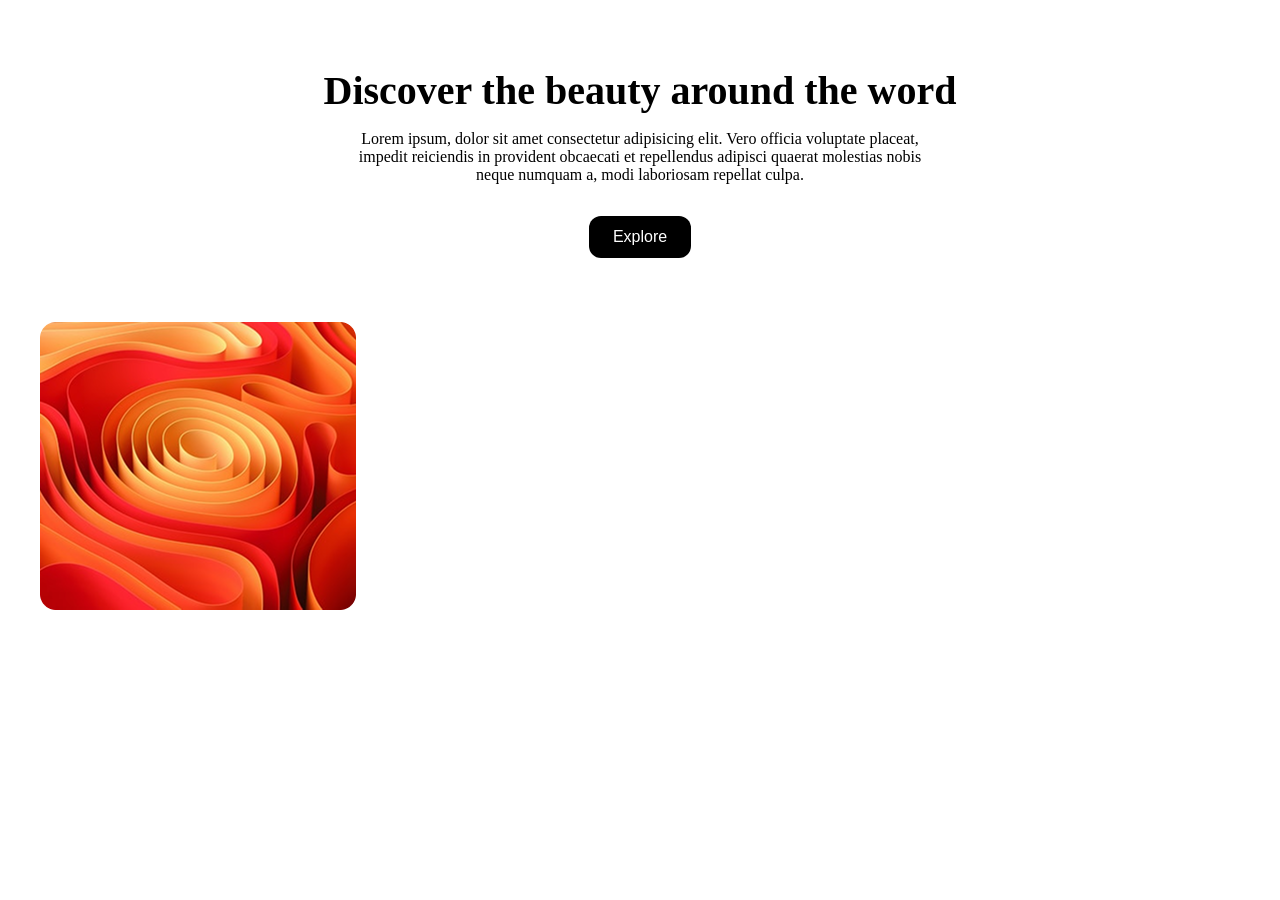
==== prototips/prototip_1/index.html @ 00bd21f0 "commit3" ====
<!DOCTYPE html>
<html lang="en">
<head>
    <meta charset="UTF-8">
    <meta name="viewport" content="width=device-width, initial-scale=1.0">
    <title>Prototip 1</title>
    <link rel="stylesheet" href="index.css">
</head>
<body>
    <header class="header">
        <div class="div"><h1 class="h1">Discover the beauty around the word</h1></div>
        <p class="p">Lorem ipsum, dolor sit amet consectetur adipisicing elit. Vero officia voluptate placeat, impedit reiciendis in provident obcaecati et repellendus adipisci quaerat molestias nobis neque numquam a, modi laboriosam repellat culpa.</p>
        <div class="div2"><button class="button">Explore</button></div>
    </header>
    <main>
        <section class="galeria"><div class=><img src="imatges_prototip_1/img_prototip1_1.png" alt="" class=""></dv></section>
    </main>
    <footer></footer>
</body>
</html>
---- prototips/prototip_1/index.css ----
.div{
    align-items: center;
    border: 10px; 
    border-color: red;
    border-radius: 10px;
    justify-content: center;
    display: flex;
}
.header{
    padding: 2rem;
    text-align: center;
}
.h1{
    font-size: 2.5rem;
    margin-bottom: 1rem;
}
.p{
    max-width: 600px;
    margin: 0 auto 2rem;
}
.button{ 
    background-color: #000; 
    color: #fff; 
    padding: 0.75rem 1.5rem; 
    border: none; 
    border-radius: 12px;
    /* Bordes redondeados */ 
    cursor: pointer; 
    font-size: 1rem
}
.div2{
    display: flex;
    justify-content: center;
    flex-direction: column;
    align-items: center;
}
.galeria{ 
    display: grid;
    grid-template-columns: repeat(auto-fit, minmax(150px, 1fr)); 
    gap: 1rem; 
    padding: 2rem;
}
.tamaño-img{
    width: 100px; 
    height: 250px;
}
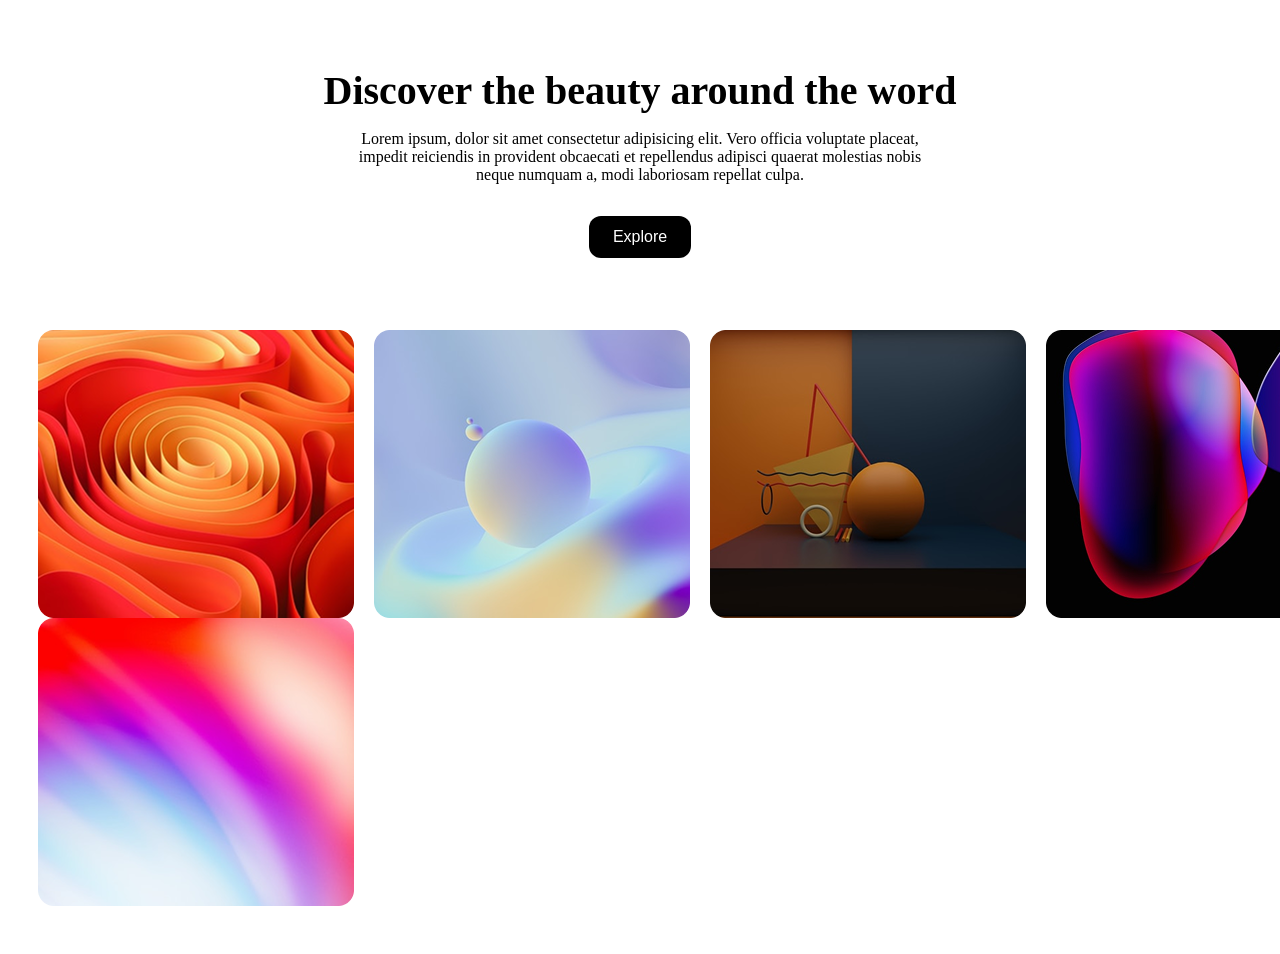
==== commit 12313afd: "commit 5" ====
--- a/prototips/prototip_1/index.html
+++ b/prototips/prototip_1/index.html
@@ -1,5 +1,5 @@
 <!DOCTYPE html>
-<html lang="en">
+<html lang="es">
 <head>
     <meta charset="UTF-8">
     <meta name="viewport" content="width=device-width, initial-scale=1.0">
@@ -13,7 +13,16 @@
         <div class="div2"><button class="button">Explore</button></div>
     </header>
     <main>
-        <section class="galeria"><div class=><img src="imatges_prototip_1/img_prototip1_1.png" alt="" class=""></dv></section>
+        <section class="galeria">
+            <div class="div3">
+                <img src="imatges_prototip_1/img_prototip1_1.png" alt="" ><img src="imatges_prototip_1/img_prototip1_2.png" alt="">
+                <img src="imatges_prototip_1/img_prototip1_3.png" alt="">
+                <img src="imatges_prototip_1/img_prototip1_4.png" alt="">
+            </div>
+            <div class="div3 ">
+                <img src="imatges_prototip_1/img_prototip1_5.png" alt="">
+            </div>
+        </section>
     </main>
     <footer></footer>
 </body>
--- a/prototips/prototip_1/index.css
+++ b/prototips/prototip_1/index.css
@@ -35,12 +35,15 @@
     align-items: center;
 }
 .galeria{ 
-    display: grid;
-    grid-template-columns: repeat(auto-fit, minmax(150px, 1fr)); 
-    gap: 1rem; 
-    padding: 2rem;
+    padding: 40px 30px;
 }
 .tamaño-img{
-    width: 100px; 
-    height: 250px;
+    width: 100%; 
+    height: auto; 
+    border-radius: 8px; 
+    object-fit: cover;
+}
+.div3{
+    display: flex; 
+    grid-template-columns: repeat(4, 4); gap: 20px;
 }
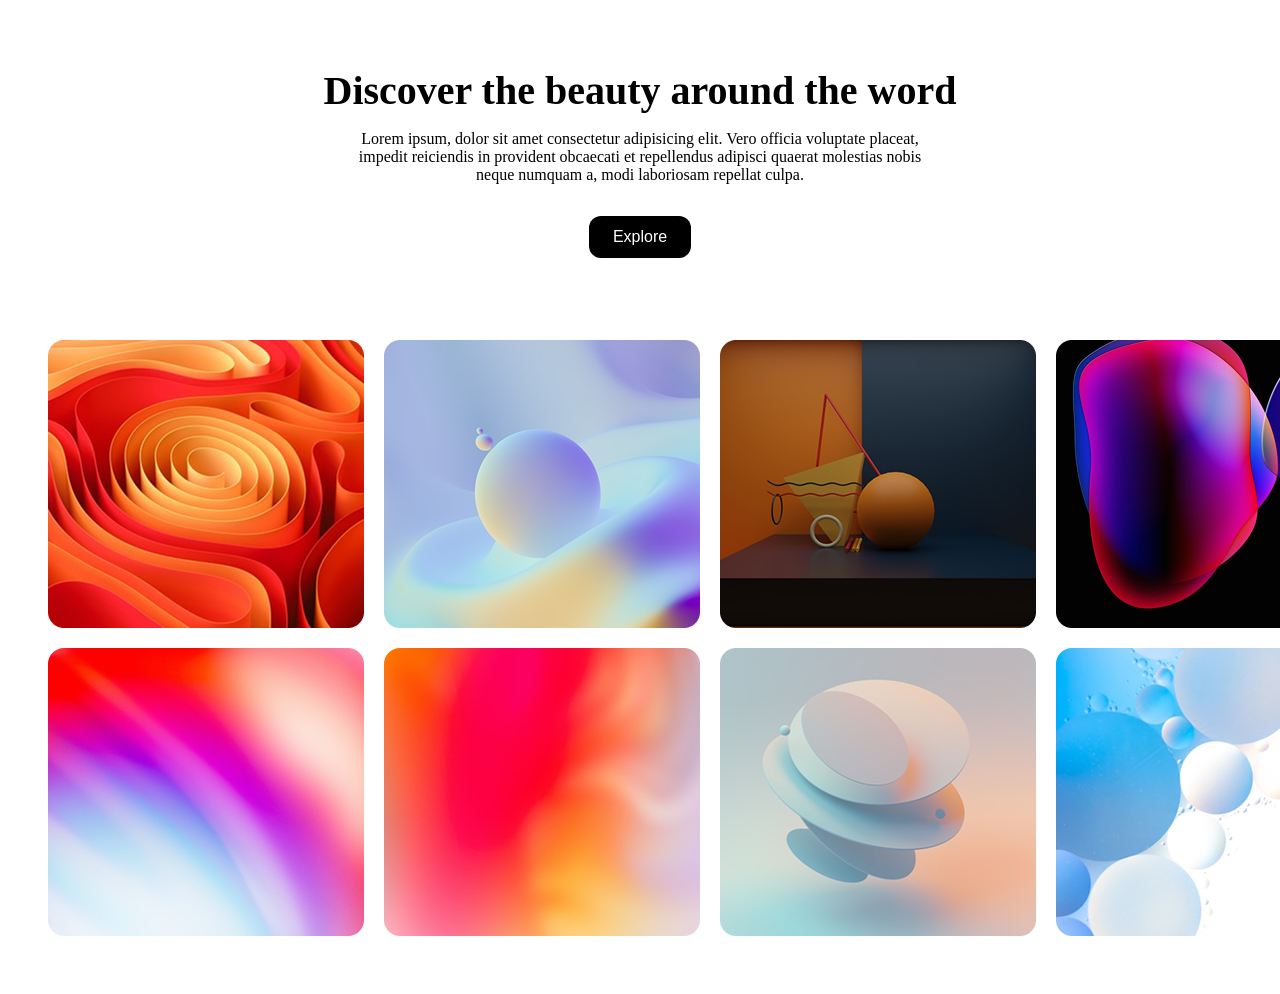
==== commit 658371de: "commit 7" ====
--- a/prototips/prototip_1/index.html
+++ b/prototips/prototip_1/index.html
@@ -7,10 +7,15 @@
     <link rel="stylesheet" href="index.css">
 </head>
 <body>
-    <header class="header">
-        <div class="div"><h1 class="h1">Discover the beauty around the word</h1></div>
-        <p class="p">Lorem ipsum, dolor sit amet consectetur adipisicing elit. Vero officia voluptate placeat, impedit reiciendis in provident obcaecati et repellendus adipisci quaerat molestias nobis neque numquam a, modi laboriosam repellat culpa.</p>
-        <div class="div2"><button class="button">Explore</button></div>
+    <div>
+        <header class="header">
+            <div class="div">
+                <h1 class="h1">Discover the beauty around the word</h1>
+            </div>
+            <p class="p">Lorem ipsum, dolor sit amet consectetur adipisicing elit. Vero officia voluptate placeat, impedit reiciendis in provident obcaecati et repellendus adipisci quaerat molestias nobis neque numquam a, modi laboriosam repellat culpa.</p>
+            <div class="div2">
+            <button class="button">Explore</button>
+        </div>
     </header>
     <main>
         <section class="galeria">
@@ -21,9 +26,14 @@
             </div>
             <div class="div3 ">
                 <img src="imatges_prototip_1/img_prototip1_5.png" alt="">
+                <img src="imatges_prototip_1/img_prototip1_6.png" alt="">
+                <img src="imatges_prototip_1/img_prototip1_7.png" alt="">
+                <img src="imatges_prototip_1/img_prototip1_8.png" alt="">
             </div>
         </section>
     </main>
     <footer></footer>
+    </div>
+    
 </body>
 </html>
--- a/prototips/prototip_1/index.css
+++ b/prototips/prototip_1/index.css
@@ -24,7 +24,7 @@
     padding: 0.75rem 1.5rem; 
     border: none; 
     border-radius: 12px;
-    /* Bordes redondeados */ 
+
     cursor: pointer; 
     font-size: 1rem
 }
@@ -46,4 +46,10 @@
 .div3{
     display: flex; 
     grid-template-columns: repeat(4, 4); gap: 20px;
+    padding: 10px;
+}
+.body{
+    margin: 0; 
+    font-family: 'Segoe UI', sans-serif; background-color: #f5f5f5; 
+    color: #333;
 }
